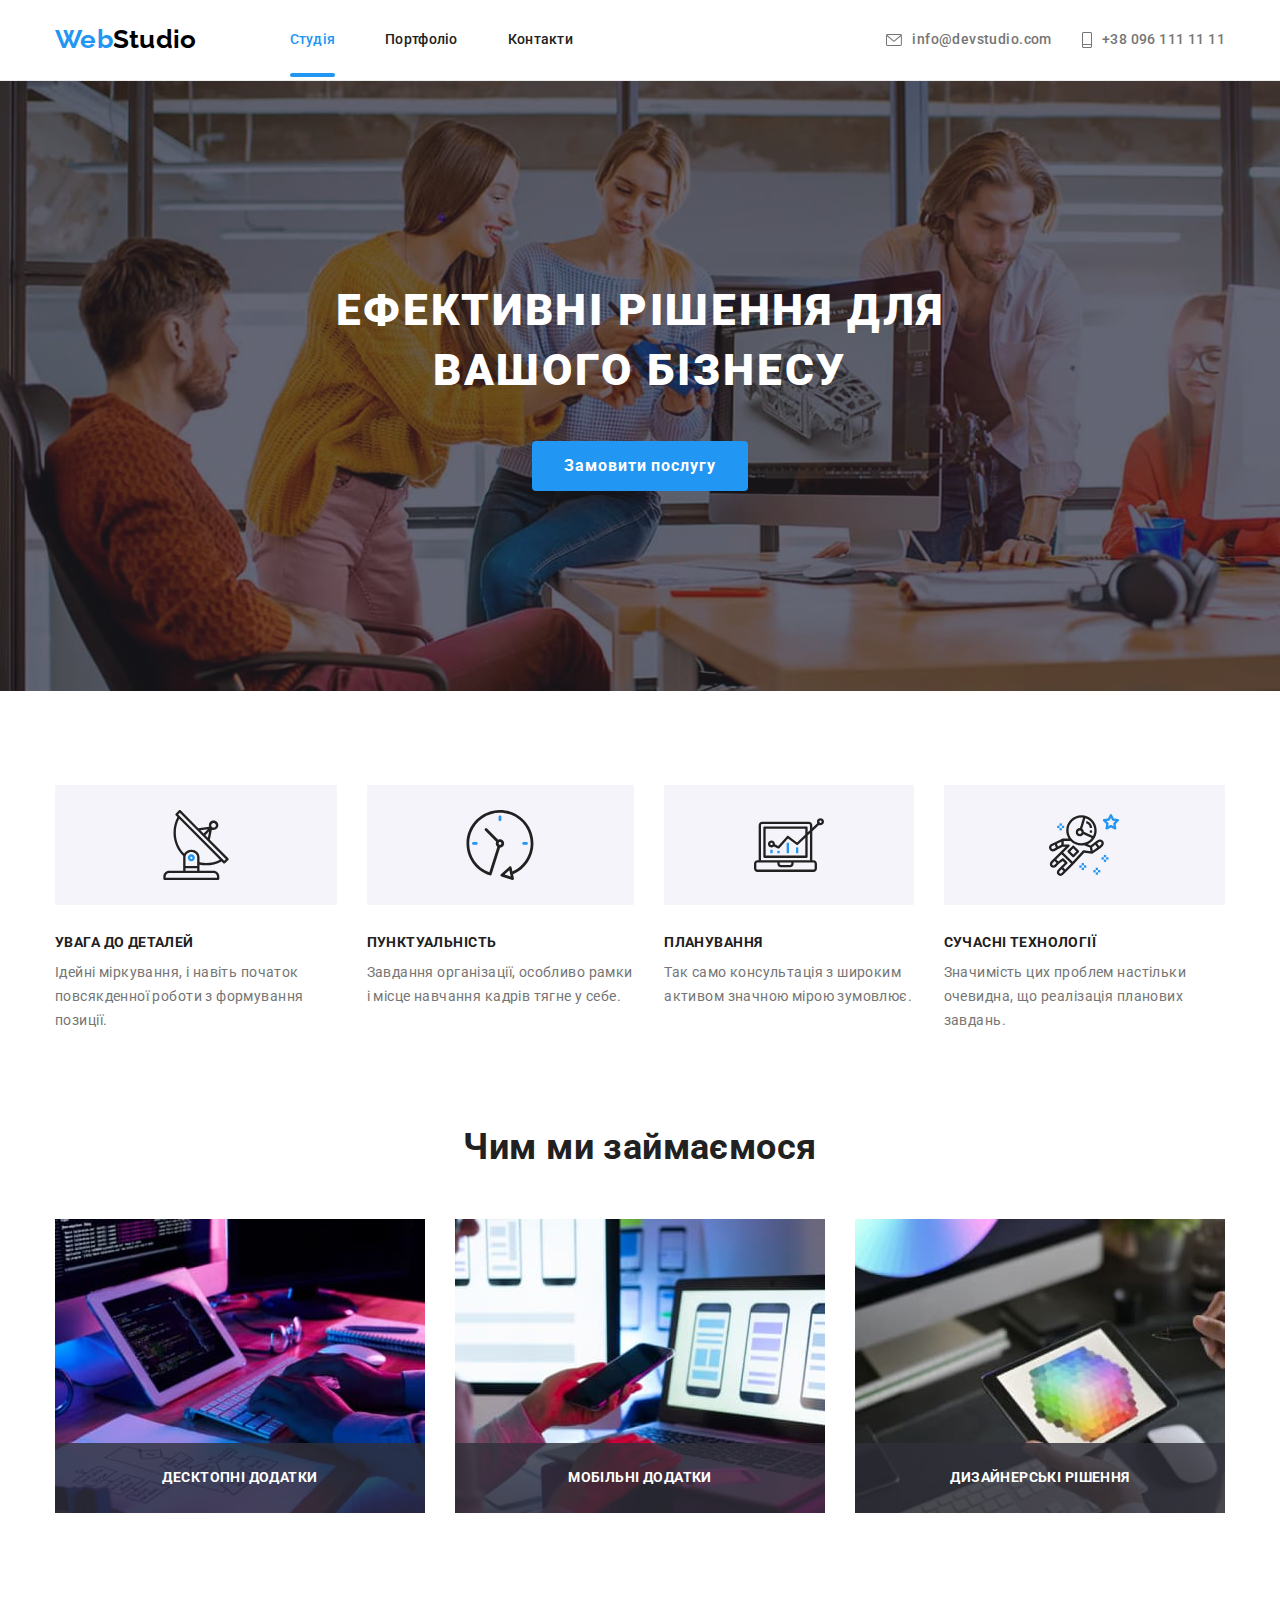
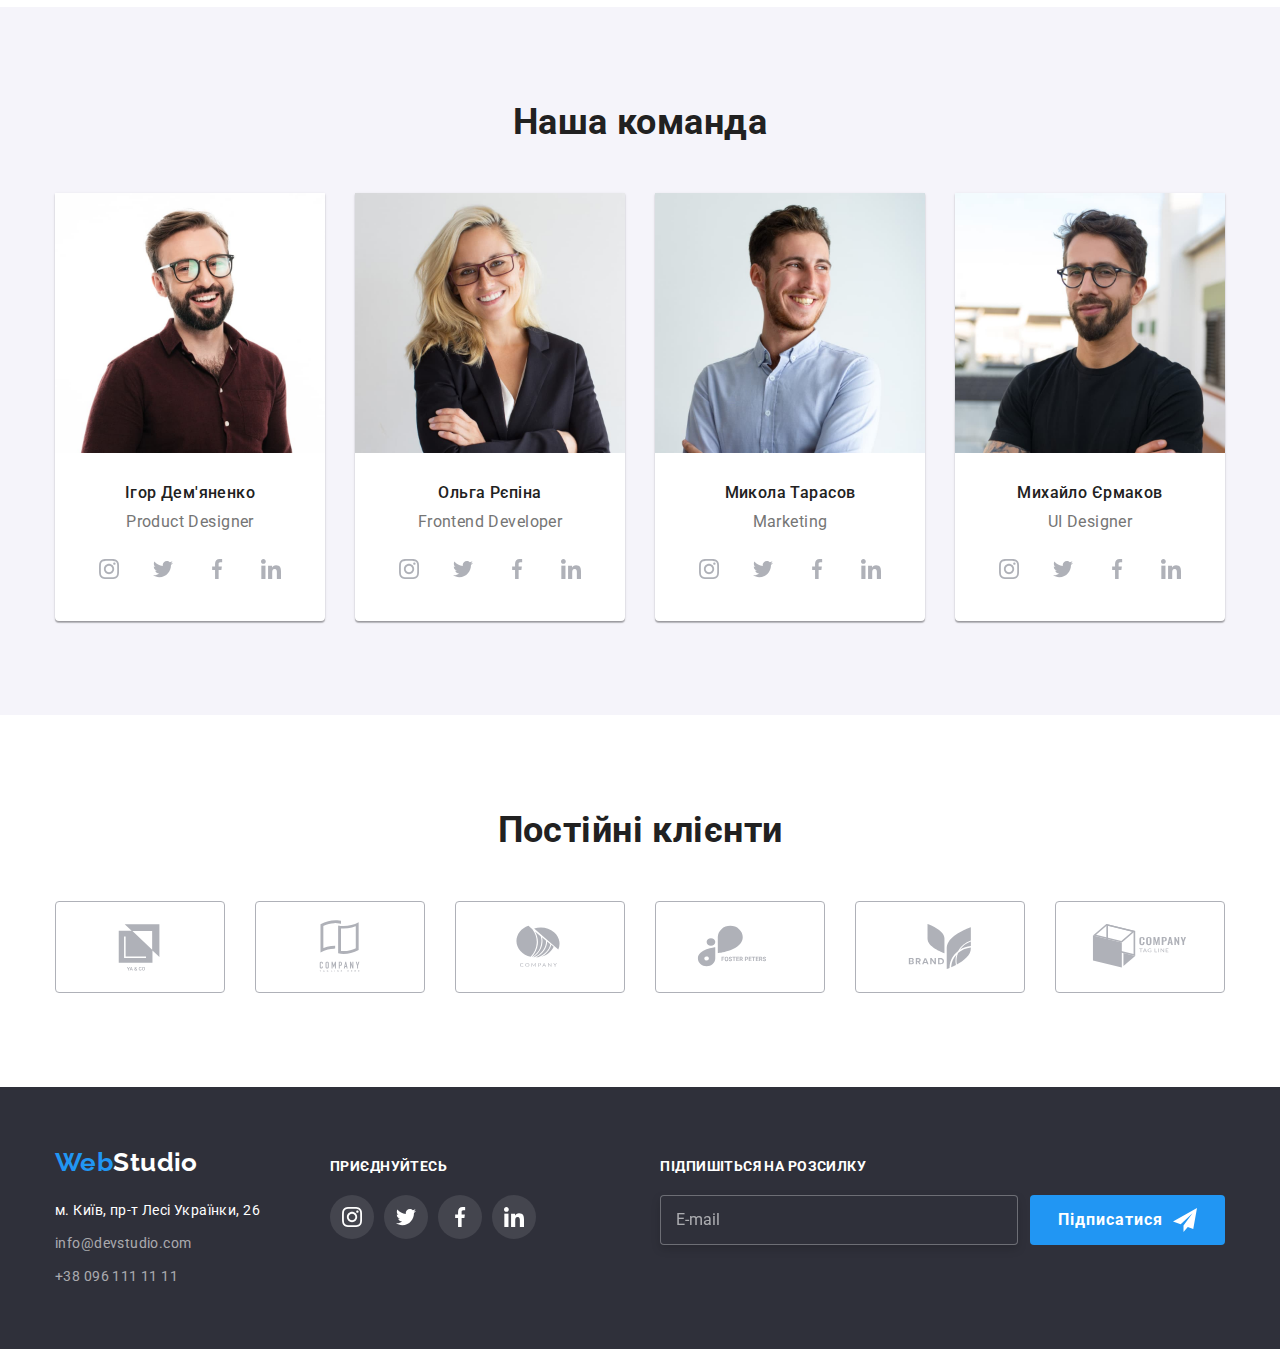
==== index.html @ 140c9e48 "Змінила для  BEM 2 класи і розбивка SASS" ====
<!DOCTYPE html>
<html lang="uk">
	<head>
		<meta charset="UTF-8" />
		<meta http-equiv="X-UA-Compatible" content="IE=edge" />
		<meta name="viewport" content="width=device-width, initial-scale=1.0" />
		<title>webstudio</title>
		<link rel="preconnect" href="https://fonts.googleapis.com" />
		<link rel="preconnect" href="https://fonts.gstatic.com" crossorigin />
		<link
			href="https://fonts.googleapis.com/css2?family=Raleway:wght@700&family=Roboto:wght@400;500;700;900&display=swap"
			rel="stylesheet"
		/>
		<link rel="stylesheet" href="https://cdn.jsdelivr.net/npm/modern-normalize@1.1.0/modern-normalize.min.css" />

		<link rel="stylesheet" href="./css/styles.css" />
	</head>

	<body>
		<header class="page-header">
			<div class="container page-header-container">
				<nav class="navigation">
					<a href="./index.html" class="logo-header link"><span class="accent">Web</span>Studio</a>

					<ul class="site-nav list">
						<li class="site-nav-item"><a class="site-nav-link current-link link" href="./index.html">Студія</a> </li>
						<li class="site-nav-item"><a class="site-nav-link link" href="./portfolio.html">Портфоліо</a></li>
						<li class="site-nav-item"><a class="site-nav-link link" href="">Контакти</a></li>
					</ul>
				</nav>

				<ul class="contacts list">
					<li class="contacts-item">
						<a class="contacts-link link" href="mailto:info@devstudio.com">
							<svg class="mail-icon" width="16px" height="12px">
								<use href="./images/icons.svg.svg#icon-envelope-hover"></use></svg
							>info@devstudio.com
						</a>
					</li>
					<li class="contacts-item fon">
						<a class="contacts-link link" href="tel:+380961111111">
							<svg class="tel-icon" width="10px" height="16px">
								<use href="./images/icons.svg.svg#icon-Vector"></use></svg
							>+38 096 111 11 11
						</a>
					</li>
				</ul>
			</div>
		</header>
		<main>
			<!-- HERO-->
			<section class="hero">
				<div class="container">
					<h1 class="hero__title">Ефективні рішення для вашого бізнесу</h1>
					<button class="hero__btn btn" type="button" data-modal-open>Замовити послугу</button>
				</div>
			</section>

			<!-- Секція з особливостями-->

			<section class="section preference">
				<div class="container">
					<h2 class="section__title visually-hidden">Переваги</h2>
					<ul class="preference__list list">
						<li class="preference__item">
							<div class="preference__box-icon">
								<svg class="preference__icon" width="70" height="70">
									<use href="./images/icons.svg.svg#icon-antenna-1"></use>
								</svg>
							</div>
							<h3 class="title">УВАГА ДО ДЕТАЛЕЙ</h3>
							<p> Ідейні міркування, і навіть початок повсякденної роботи з формування позиції. </p>
						</li>
						<li class="preference__item">
							<div class="preference__box-icon">
								<svg class="preference__icon" width="70" height="70">
									<use href="./images/icons.svg.svg#icon-clock-1"></use>
								</svg>
							</div>
							<h3 class="title">ПУНКТУАЛЬНІСТЬ</h3>
							<p> Завдання організації, особливо рамки і місце навчання кадрів тягне у себе. </p>
						</li>
						<li class="preference__item">
							<div class="preference__box-icon">
								<svg class="preference__icon" width="70" height="70">
									<use href="./images/icons.svg.svg#icon-diagram-1"></use>
								</svg>
							</div>
							<h3 class="title">ПЛАНУВАННЯ</h3>
							<p> Так само консультація з широким активом значною мірою зумовлює. </p>
						</li>
						<li class="preference__item">
							<div class="preference__box-icon">
								<svg class="preference__icon" width="70" height="70">
									<use href="./images/icons.svg.svg#icon-astronaut-1"></use>
								</svg>
							</div>
							<h3 class="title">СУЧАСНІ ТЕХНОЛОГІЇ</h3>
							<p> Значимість цих проблем настільки очевидна, що реалізація планових завдань. </p>
						</li>
					</ul>
				</div>
			</section>

			<section class="section activity">
				<div class="container">
					<h2 class="section__title">Чим ми займаємося</h2>
					<ul class="activity__list list">
						<li class="activity__item">
							<img
								class="activity__img"
								src="./images/img-1.jpg"
								alt="Людина працює з клавіатурою"
								width="370"
								height="294"
							/>
							<h3 class="activity__title"> Десктопні додатки </h3>
						</li>
						<li class="activity__item">
							<img
								class="activity__img"
								src="./images/img-2.jpg"
								alt="Людина працює на ноутбуці"
								width="370"
								height="294"
							/>
							<h3 class="activity__title"> Мобільні додатки </h3>
						</li>
						<li class="activity__item">
							<img
								class="activity__img"
								src="./images/img-3.jpg"
								alt="Людина працює з графічним планшетом"
								width="370"
								height="294"
							/>
							<h3 class="activity__title"> Дизайнерські рішення </h3>
						</li>
					</ul>
				</div>
			</section>

			<!-- Наша команда-->

			<section class="section team">
				<div class="container">
					<h2 class="section__title">Наша команда</h2>
					<ul class="team__list list">
						<li class="team__item">
							<img
								class="team__img"
								src="./images/img-1-igor.jpg"
								alt="чоловік в окулярах продукт дизайнер"
								width="270"
								height="260"
							/>
							<h3 class="title">Ігор Дем'яненко</h3>
							<p class="team-speciality">Product Designer</p>
							<ul class="social-list list">
								<li class="social-list-item">
									<a href="" class="social-list-link">
										<svg aria-label="іконка інстаграм" class="social-icon" width="20" height="20">
											<use href="./images/icons.svg.svg#icon-instagram"></use>
										</svg>
									</a>
								</li>
								<li class="social-list-item">
									<a href="" class="social-list-link link">
										<svg aria-label="іконка твітер" class="social-icon" width="20" height="20">
											<use href="./images/icons.svg.svg#icon-twitter"></use>
										</svg>
									</a>
								</li>
								<li class="social-list-item">
									<a href="" class="social-list-link">
										<svg aria-label="іконка фейсбук" class="social-icon" width="20" height="20">
											<use href="./images/icons.svg.svg#icon-facebook"></use>
										</svg>
									</a>
								</li>
								<li class="social-list-item">
									<a href="" class="social-list-link">
										<svg aria-label="іконка лінкедін" class="social-icon" width="20" height="20">
											<use href="./images/icons.svg.svg#icon-linkedin"></use>
										</svg>
									</a>
								</li>
							</ul>
						</li>
						<li class="team__item">
							<img
								class="team__img"
								src="./images/img-2-olga.jpg"
								alt="фото блондинки в окулярах фронтент девелопер"
								width="270"
								height="260"
							/>
							<h3 class="title">Ольга Рєпіна</h3>
							<p class="team-speciality">Frontend Developer</p>
							<ul class="social-list list">
								<li class="social-list-item">
									<a href="" class="social-list-link">
										<svg aria-label="іконка інстаграм" class="social-icon" width="20" height="20">
											<use href="./images/icons.svg.svg#icon-instagram"></use>
										</svg>
									</a>
								</li>
								<li class="social-list-item">
									<a href="" class="social-list-link link">
										<svg aria-label="іконка твітер" class="social-icon" width="20" height="20">
											<use href="./images/icons.svg.svg#icon-twitter"></use>
										</svg>
									</a>
								</li>
								<li class="social-list-item">
									<a href="" class="social-list-link">
										<svg aria-label="іконка фейсбук" class="social-icon" width="20" height="20">
											<use href="./images/icons.svg.svg#icon-facebook"></use>
										</svg>
									</a>
								</li>
								<li class="social-list-item">
									<a href="" class="social-list-link">
										<svg aria-label="іконка лінкедін" class="social-icon" width="20" height="20">
											<use href="./images/icons.svg.svg#icon-linkedin"></use>
										</svg>
									</a>
								</li>
							</ul>
						</li>
						<li class="team__item">
							<img
								class="team__img"
								src="./images/img-3-mykola.jpg"
								alt="фото молодого чоловіка з посмішкою"
								width="270"
								height="260"
							/>
							<h3 class="title">Микола Тарасов</h3>
							<p class="team-speciality">Marketing</p>
							<ul class="social-list list">
								<li class="social-list-item">
									<a href="" class="social-list-link">
										<svg aria-label="іконка інстаграм" class="social-icon" width="20" height="20">
											<use href="./images/icons.svg.svg#icon-instagram"></use>
										</svg>
									</a>
								</li>
								<li class="social-list-item">
									<a href="" class="social-list-link link">
										<svg aria-label="іконка твітер" class="social-icon" width="20" height="20">
											<use href="./images/icons.svg.svg#icon-twitter"></use>
										</svg>
									</a>
								</li>
								<li class="social-list-item">
									<a href="" class="social-list-link">
										<svg aria-label="іконка фейсбук" class="social-icon" width="20" height="20">
											<use href="./images/icons.svg.svg#icon-facebook"></use>
										</svg>
									</a>
								</li>
								<li class="social-list-item">
									<a href="" class="social-list-link">
										<svg aria-label="іконка лінкедін" class="social-icon" width="20" height="20">
											<use href="./images/icons.svg.svg#icon-linkedin"></use>
										</svg>
									</a>
								</li>
							</ul>
						</li>
						<li class="team__item">
							<img
								class="team__img"
								src="./images/img-4-mihaylo.jpg"
								alt="фото чоловіка з окулярами в чорній футболці"
								width="270"
								height="260"
							/>
							<h3 class="title">Михайло Єрмаков</h3>
							<p class="team-speciality">UI Designer</p>
							<ul class="social-list list">
								<li class="social-list-item">
									<a href="" class="social-list-link link">
										<svg aria-label="іконка твітер" class="social-icon" width="20" height="20">
											<use href="./images/icons.svg.svg#icon-instagram"></use>
										</svg>
									</a>
								</li>
								<li class="social-list-item">
									<a href="" class="social-list-link link">
										<svg aria-label="іконка твітер" class="social-icon" width="20" height="20">
											<use href="./images/icons.svg.svg#icon-twitter"></use>
										</svg>
									</a>
								</li>
								<li class="social-list-item">
									<a href="" class="social-list-link">
										<svg aria-label="іконка фейсбук" class="social-icon" width="20" height="20">
											<use href="./images/icons.svg.svg#icon-facebook"></use>
										</svg>
									</a>
								</li>
								<li class="social-list-item">
									<a href="" class="social-list-link">
										<svg aria-label="іконка лінкедін" class="social-icon" width="20" height="20">
											<use href="./images/icons.svg.svg#icon-linkedin"></use>
										</svg>
									</a>
								</li>
							</ul>
						</li>
					</ul>
				</div>
			</section>

			<!--Постійні клієнти-->
			<section class="section section-clients">
				<div class="container">
					<h2 class="section__title">Постійні клієнти</h2>
					<ul class="list section-our-clients">
						<li class="clients-company">
							<a href="" class="clients-link">
								<svg class="clients" width="106" height="60">
									<use href="./images/icons.svg.svg#icon-clients1"></use>
								</svg>
							</a>
						</li>
						<li class="clients-company">
							<a href="" class="clients-link">
								<svg class="clients" width="106" height="60">
									<use href="./images/icons.svg.svg#icon-clients2"></use>
								</svg>
							</a>
						</li>
						<li class="clients-company">
							<a href="" class="clients-link">
								<svg class="clients" width="106" height="60">
									<use href="./images/icons.svg.svg#icon-clients3"></use>
								</svg>
							</a>
						</li>
						<li class="clients-company">
							<a href="" class="clients-link">
								<svg class="clients" width="106" height="60">
									<use href="./images/icons.svg.svg#icon-clients4"></use>
								</svg>
							</a>
						</li>
						<li class="clients-company">
							<a href="" class="clients-link">
								<svg class="clients" width="106" height="60">
									<use href="./images/icons.svg.svg#icon-clients5"></use>
								</svg>
							</a>
						</li>
						<li class="clients-company">
							<a href="" class="clients-link">
								<svg class="clients" width="106" height="60">
									<use href="./images/icons.svg.svg#icon-clients6"></use>
								</svg>
							</a>
						</li>
					</ul>
				</div>
			</section>
		</main>
		<footer class="page-footer">
			<div class="container ftr">
				<div class="footer-div">
					<a class="logo-footer link" href="./index.html"><span class="accent">Web</span>Studio</a>
					<address>
						<ul class="footer-contacts list">
							<li class="footer-contacts-item">
								<a class="footer-contact-adr link" href="">м. Київ, пр-т Лесі Українки, 26</a>
							</li>
							<li class="footer-contacts-item">
								<a class="footer-contact link" href="mailto:info@devstudio.com">info@devstudio.com</a>
							</li>
							<li class="footer-contacts-item">
								<a class="footer-contact link" href="tel:+380961111111">+38 096 111 11 11</a>
							</li>
						</ul>
					</address>
				</div>
				<div class="footer-icon">
					<p class="foot-links">Приєднуйтесь</p>
					<ul class="social-footer list">
						<li class="social-footer-item">
							<a href="" class="social-footer-link link">
								<svg aria-label="іконка твітер" class="footer-iconf" width="20" height="20">
									<use href="./images/icons.svg.svg#icon-instagram"></use>
								</svg>
							</a>
						</li>
						<li class="social-footer-item">
							<a href="" class="social-footer-link link">
								<svg aria-label="іконка твітер" class="footer-iconf" width="20" height="20">
									<use href="./images/icons.svg.svg#icon-twitter"></use>
								</svg>
							</a>
						</li>
						<li class="social-footer-item">
							<a href="" class="social-footer-link link">
								<svg aria-label="іконка фейсбук" class="footer-iconf" width="20" height="20">
									<use href="./images/icons.svg.svg#icon-facebook"></use>
								</svg>
							</a>
						</li>
						<li class="social-footer-item">
							<a href="" class="social-footer-link link">
								<svg aria-label="іконка лінкедін" class="footer-iconf" width="20" height="20">
									<use href="./images/icons.svg.svg#icon-linkedin"></use>
								</svg>
							</a>
						</li>
					</ul>
				</div>
				<div class="form-footer">
					<p class="foot-links">Підпишіться на розсилку</p>
					<form class="form-footer-span">
						<label>
							<input
								type="email"
								name="user_email"
								required
								placeholder="E-mail"
								class="form-footer-input"
								pattern="[a-z0-9._%+-]+@[a-z0-9.-]+\.[a-z]{2,4}$"
							/>
						</label>
						<button type="submit" class="form-footer-btn btn">
							Підписатися
							<svg class="form-footer-icon" width="24" height="24">
								<use href="./images/icons.svg.svg#icon-send"></use>
							</svg>
						</button>
					</form>
				</div>
			</div>
		</footer>
		<div class="blackdrop is-hidden" data-modal>
			<div class="modal">
				<button type="button" class="modal-close-btn" data-modal-close
					><svg class="close" width="18" height="18">
						<use href="./images/icons.svg.svg#icon-close"></use></svg
				></button>
				<b class="modal-form-title">Залиште свої дані, ми вам передзвонимо </b>
				<form class="modal-form">
					<label class="modal-form-field">
						Ім'я
						<span class="modal-form-span">
							<input type="text" class="modal-form-input" name="user_name" required pattern="[a-zA-Zа-яА-ЯіІїЇ`ʼ]+" />
							<svg class="modal-form-icon" width="18" height="18">
								<use href="./images/icons.svg.svg#icon-person"></use>
							</svg>
						</span>
					</label>
					<label class="modal-form-field">
						Телефон
						<span class="modal-form-span">
							<input
								type="tel"
								class="modal-form-input"
								name="user_phone"
								required
								pattern="[0-9]{3}-[0-9]{3}-[0-9]{2}-[0-9]{2}"
								title="xxx-xxx-xx-xx"
							/>
							<svg class="modal-form-icon" width="18" height="18">
								<use href="./images/icons.svg.svg#icon-phone"></use>
							</svg>
						</span>
					</label>
					<label class="modal-form-field">
						Пошта
						<span class="modal-form-span">
							<input
								type="email"
								class="modal-form-input"
								name="user_email"
								required
								pattern="[a-z0-9._%+-]+@[a-z0-9.-]+\.[a-z]{2,4}$"
							/>
							<svg class="modal-form-icon" width="18" height="18">
								<use href="./images/icons.svg.svg#icon-email"></use>
							</svg>
						</span>
					</label>
					<label class="modal-form-field">
						Коментар
						<textarea name="user_message" class="modal-form-message" placeholder="Введіть текст"></textarea>
					</label>
					<label class="modal-form-check-field">
						<input type="checkbox" class="modal-form-check visually-hidden" name="user_policy" required />

						<svg class="modal-form-checkbox-nonactive-icon" width="16" height="15">
							<use href="./images/icons.svg.svg#icon-notactiv-check"></use>
						</svg>

						<svg class="modal-form-checkbox-icon" width="16" height="15">
							<use href="./images/icons.svg.svg#icon-check"></use>
						</svg>

						Погоджуюся з розсилкою та приймаю <a href="" class="modal-form-link">Умови договору</a>
					</label>
					<button type="submit" class="modal-form-submit btn">Відправити</button>
				</form>
			</div>
		</div>
		<script src="./js/modal.js"></script>
	</body>
</html>
---- css/styles.css ----
:root {
	--background-color-header: #ffffff;
	--color-accent: #2196f3;
	--color-nav-header: #212121;
	--logo-header-color: #000000;
	--color-contact: #757575;
	--background-body-color: #f5f5f5;
	--background-color-footer: #2f303a;
	--color-text-darkbox: #ffffff;
	--background-color-additional: #f5f4fa;
	--color-text-standart: #757575;
	--color-title: #212121;
	--color-foot-adr: rgba(255, 255, 255, 0.6);

	--color-роrtfolio-borders: #eeeeee;

	--background-portfolio-btn: #eeeeee;
	--color-portfolio-btn: #212121;
	--color-text-products: #212121;
	--background-color-portfolio: #ffffff;
	--transition-animation: 250ms cubic-bezier(0.4, 0, 0.2, 1);
	--transition-animation-modal: 2500ms cubic-bezier(0.4, 0, 0.2, 1);
}
h1,
h2,
h3,
h4,
p {
	margin-top: 0;
	margin-bottom: 0;
}
ul {
	margin-top: 0;
	margin-bottom: 0;
	padding-left: 0;
}
.link {
	text-decoration: none;
	color: inherit;
}

.list {
	list-style: none;
}

img {
	display: block;
}
body {
	background-color: var(--background-color-portfolio);
	color: var(--color-text-standart);
	font-family: "Roboto", sans-serif;
	font-style: normal;
	/* font-weight: 400; это размер 400 от браузера */
	font-size: 14px;
	line-height: 1.71;
	/* or 171% */

	letter-spacing: 0.03em;
}

.container {
	width: 1200px;
	margin-left: auto;
	margin-right: auto;
	padding-left: 15px;
	padding-right: 15px;
}

/* -----------------section__title----------- */
.activity__list {
	display: flex;
	gap: 30px;
}
.activity__title {
	position: absolute;
	bottom: 0;
	width: 100%;
	height: 70px;
	background: rgba(47, 48, 58, 0.8);
	font-size: 14px;
		line-height: 1.14;
		text-align: center;
		text-transform: uppercase;	
		color: var(--color-text-darkbox);
		padding-top: 27px;
		padding-bottom: 27px;
}
.activity__item {
	position: relative;
}
.section__title {
	font-weight: 700;
	font-size: 36px;
	line-height: 1.17;
	text-align: center;
	margin-bottom: 50px;
	padding-top: 0;
}

.team__item {
	background-color: var(--background-color-header);
	border-radius: 0px 0px 4px 4px;
	border-top: none;
	box-shadow: 0px 1px 3px rgba(0, 0, 0, 0.12), 0px 1px 1px rgba(0, 0, 0, 0.14), 0px 2px 1px rgba(0, 0, 0, 0.2);
}

/* ========HEADER======== */
.page-header-container {
	display: flex;
	align-items: center;
	text-align: center;
	/* padding-top: 32px; */
	/* padding-bottom: 32px; */
}

.site-nav {
	background-color: var(--background-color-header);
	
}

.page-header {
	border-bottom: 1px solid #ececec;
}

.navigation {
	font-weight: 500;
	line-height: 1.14;
	letter-spacing: 0.02em;
	display: flex;
	align-items: center;
}
.site-nav-link {
	color: var(--color-nav-header);
	padding: 30px 0;
	transition: color var(--transition-animation);
}
.site-nav {
	display: flex;
	align-items: center;
}

.site-nav-item {
	margin-right: 50px;
}
.site-nav-item:last-child {
	margin-right: 0;
}

.logo-header,
.logo-footer {
	font-family: "Raleway", sans-serif;
	font-weight: 700;
	font-size: 26px;
	line-height: 1.19;
}
.logo-footer {
	margin-bottom: 20px;
}

.accent {
	color: var(--color-accent);
}

.logo-header {
	color: var(--logo-header-color);
	padding-top: 24px;
	padding-bottom: 25px;
	margin-right: 93px;
}
.current-link {
	color: #2196f3;
	position: relative;
}

.current-link::after {
	content: "";
	width: 100%;
		height: 4px;
		/* left: 451px; */
		/* top: 76px;	 */
		background: #2196F3;
		border-radius: 2px;
		position: absolute;
		bottom: 0;
left: 0;
}
.contacts-link {
	color: var(--color-contact);
	/* font-family: 'Roboto'; */
	/* font-style: normal; */
	font-weight: 500;
	/* font-size: 14px; */
	line-height: 1.14;
}
.contacts {
	display: flex;
	align-items: center;
	margin-left: auto;
	
}
.fon {
	margin-right: 50px;
}

.contacts .link {
	display: flex;
	justify-content: center;
	align-items: center;
	fill: currentColor;
	transition: color var(--transition-animation);
}

.contacts-item {
	margin-right: 30px;
}
.contacts-item:last-child {
	margin-right: 0;
}
.mail-icon,
.tel-icon {
	/* fill: currentColor; */
	margin-right: 10px;
}

/* ---------------HERO------------ */
.page-footer,
.hero {
	background-color: var(--background-color-footer);
	color: var(--color-text-darkbox);
}
.btn {
	cursor: pointer;
		color: var(--color-text-darkbox);
		background-color: var(--color-accent);
		font-family: inherit;
		font-style: normal;
		font-weight: 700;
		font-size: 16px;
		line-height: 1.88;
		/* identical to box height, or 188% */
		text-align: center;
		letter-spacing: 0.06em;
		border-radius: 4px;
		border: none;

}

.hero__btn {
	margin-top: 40px;
	padding: 10px 32px;
	}

.hero {
	text-align: center;
	padding: 200px 0;
	background-image: linear-gradient(to right, rgba(47, 48, 58, 0.4), rgba(47, 48, 58, 0.4)), url(../images/hero/Img.jpg);
	background-color: #c4c4c4;
	background-size: cover;
	max-width: 1600px;
	margin-right: auto;
	margin-left: auto;
}

.section {
	padding-top: 94px;
	padding-bottom: 94px;
}


.preference__list {
	display: flex;
	gap: 30px;
}

.hero__title {
	/* font-family: 'Roboto ,
        sans-serif'; это есть */
	/* font-style: normal еть; */
	font-weight: 900;
	font-size: 44px;
	line-height: 1.36;
	/* or 136% */
	width: 696px;
	text-align: center;
	letter-spacing: 0.06em;
	text-transform: uppercase;
	margin-left: auto;
	margin-right: auto;
}
.team {
	background-color: var(--background-color-additional);
}
.team__list {
	display: flex;
	gap: 30px;
}

.team__img {
	margin-bottom: 30px;
}
.title {
	color: var(--color-title);
	font-weight: 700;
	font-size: 14px;
	line-height: 1.14;
	margin-bottom: 10px;
	margin-top: 30px;
}
.team__list .title {
	font-weight: 500;
	font-size: 16px;
	line-height: 1.19;
	/* identical to box height */

	text-align: center;
}
.preference__box-icon {
	display: flex;
	align-items: center;
	justify-content: center;
	width: 100%;
	height: 120px;
	background-color: var(--background-color-additional);
}

.preference__item {
	width: calc((100%-90px) / 4);
}
.activity {
	padding-top: 0;
}

.team__list p {
	font-size: 16px;
	line-height: 1.19;
	text-align: center;
	margin-bottom: 16px;
}
.section__title {
	color: var(--color-title);
}

.section-our-clients {
	display: flex;
	align-items: center;
	justify-content: center;
	gap: 30px;
}
.clients {
	fill: currentColor;
}

.clients-link {
	color: #afb1b8;
	width: 100%;
	height: 100%;
	border: 1px solid #afb1b8;
	border-radius: 4px;
	display: flex;
	align-items: center;
	justify-content: center;
	transition: color var(--transition-animation), border-color var(--transition-animation);

	
}
.clients-link:hover,
.clients-link:focus {
	color: var(--color-accent);
	border-color: var(--color-accent);

}

.clients-company {
	fill: #afb1b8;
	width: 170px;
	height: 92px;
}

/* -----------FOOTER----------- */
.page-footer {
	padding-bottom: 60px;
	padding-top: 60px;
	align-items: baseline;
	display: flex;
}
.footer-div {
	/* margin-left: 250px; */
	margin-right: 70px;
}
.ftr {
	/* display: flex;
	align-items: center; */
	/* justify-content: center; */
	/* padding-bottom: 60px;
	padding-top: 60px; */
	align-items: baseline;
	display: flex;
}
.social-footer {
	display: flex;
	/* justify-content: center; */
	column-gap: 10px;
		/* margin-left: 70px; */
	/* margin-bottom: 30px; */
}
.social-footer-link {
	fill: var(--color-text-darkbox);
	background-color: rgba(255, 255, 255, 0.1);

	display: flex;
	align-items: center;
	justify-content: center;
	width: 44px;
	height: 44px;
	border-radius: 50%;
	transition: background-color var(--transition-animation);
	

}
.social-footer-link:hover,
.social-footer-link:focus {
	background-color: var(--color-accent);
	
}

.footer-icon {
	gap: 30px;
}

.footer-contact {
	color: var(--color-foot-adr);
	transition: color var(--transition-animation);
}
.foot-links {
	text-transform: uppercase;
	font-weight: 700;
	line-height: 1.14;
	letter-spacing: 0.03em;
	margin-bottom: 20px;
}
.footer-contacts a {
	font-style: normal;
	font-weight: 400;
}
.footer-contacts-item {
	margin-bottom: 9px;
}
.footer-contact-adr {
	transition: color var(--transition-animation);
}
.footer-contacts-item:last-child {
	margin-bottom: 0;
}
.footer-contacts {
	margin-top: 20px;
	
}

.portfolio-btn {
	cursor: pointer;
	background-color: var(--background-portfolio-btn);
	color: var(--color-portfolio-btn);
	font-family: inherit;
	font-size: 16px;
	font-weight: 500;
	line-height: calc(26 / 15);
}

.page-prtfolio {
	margin-bottom: 94px;
	margin-top: 94px;
}

.products-items {
	background-color: var(--background-color-portfolio);
	color: var(--color-portfolio-btn);
	padding: 20px 24px;
	border: 1px solid #eeeeee;
}

.product-main {
	/* font-family: 'Roboto'; */
	/* font-style: normal; */
	font-weight: 700;
	font-size: 18px;
	line-height: 2;
	margin-bottom: 4px;
	/* identical to box height, or 200% */

	letter-spacing: 0.06em;
	color: var(--color-text-products);
}
.product-card {
	font-weight: 400;
	font-size: 16px;
	line-height: 1.88;
	/* identical to box height, or 188% */
	color: var(--color-text-standart);
}

.page-products {
	display: flex;
	flex-wrap: wrap;
	gap: 30px;
}

.site-nav :hover,
.site-nav :focus,
.contacts :hover,
.contacts :focus,
.footer-contacts :hover,
.footer-contacts :focus {
	color: var(--color-accent);
	
	
}
.portfolio-btn:hover,
.portfolio-btn:focus {
	background-color: var(--color-accent);
	color: var(--color-text-darkbox);
	box-shadow: 0px 3px 1px rgba(0, 0, 0, 0.1), 0px 1px 2px rgba(0, 0, 0, 0.08), 0px 2px 2px rgba(0, 0, 0, 0.12);

}

.visually-hidden {
	position: absolute;
	white-space: nowrap;
	width: 1px;
	height: 1px;
	overflow: hidden;
	border: 0;
	padding: 0;
	clip: rect(0 0 0 0);
	clip-path: inset(50%);
	margin: -1px;
}
/* --------PORTFOLIO-------- */

.portf-pic {
	width: 370px;
}

.portf-link {
display: block;
transition: box-shadow var(--transition-animation);

}

.portf-link-wrapper {
position: relative;
overflow: hidden;
}

.overlay {
	position: absolute;
	left: 0;
	top: 0;
	background: rgba(33, 150, 243, 0.9);
	color: #ffffff;	
	padding: 63px 24px;
	font-size: 18px;
	line-height: 1.56;
	letter-spacing: 0.03em;
	height: 100%;
	width: 100%;
	overflow: auto;
transform: translateY(100%);
transition: transform var(--transition-animation);

}
.portf-link:hover .overlay,
.portf-link:focus .overlay {
	transform: translateY(0);
}

.portf-link:hover,
.portf-link:focus {
box-shadow: 0px 1px 1px rgba(0, 0, 0, 0.12), 0px 4px 4px rgba(0, 0, 0, 0.06), 1px 4px 6px rgba(0, 0, 0, 0.16);

}

.products-nav {
	display: flex;
	align-items: center;
	justify-content: center;
	margin-bottom: 50px;
}
.product {
	margin-right: 8px;
}

.portfolio-btn {
	padding: 6px 22px;
	height: 38px;
	border: none;
	align-items: center;
	border-radius: 4px;
	transition: color var(--transition-animation), background-color var(--transition-animation), box-shadow var(--transition-animation);
}

/* --------social-------- */
.social-list {
	display: flex;
	justify-content: center;
	column-gap: 10px;
	margin-top: 16px;
	margin-bottom: 30px;
}
.social-list-link {
	display: flex;
	align-items: center;
	justify-content: center;
	width: 44px;
	height: 44px;
	border-radius: 50%;
	background-color: #ffffff;
	transition: background-color var(--transition-animation);
}

.social-list-link {
	fill: #afb1b8;
	transition: background-color var(--transition-animation);
}
.social-list-link:hover,
.social-list-link:focus {
	background-color: var(--color-accent);
}
.social-icon {
transition: fill var(--transition-animation);
}

.social-list-link:hover .social-icon,
.social-list-link:focus .social-icon {
	fill: #ffffff;
	
}
/* --------blackdrop-------- */
.blackdrop {
	position: fixed;
	top: 0;
	left: 0;
	width: 100%;
	height: 100%;
	background: rgba(0, 0, 0, 0.2);
	z-index: 100;
	opacity: 1;	
	transition: opacity var(--transition-animation-modal), visibility var(--transition-animation-modal);

}
.is-hidden {
	visibility: hidden;
	opacity:0 ;
	pointer-events:none ;
}
.blackdrop.is-hidden .modal {
	background-color: blue;
	transform: translate(-50%, -50%) rotate(360deg);
	
	
	
}

/* --------modal window-------- */
.modal { 
	position: absolute;
	top: 50%;
	left: 50%;
	width: 528px;
	height: 580px;
	box-shadow: 0px 1px 3px rgba(0, 0, 0, 0.12), 0px 1px 1px rgba(0, 0, 0, 0.14), 0px 2px 1px rgba(0, 0, 0, 0.2);
	border-radius: 4px;
	background-color: #FFFFFF;
	transform: translate(-50%, -50%) rotate(0deg);
    transition: transform var(--transition-animation-modal), background-color var(--transition-animation-modal);
    padding: 40px;
}


.modal-close-btn {
	position: absolute;
	top: 8px;	
	right: 8px;
	display: flex;
	align-items: center;
	justify-content: center;
	width: 30px;
	height: 30px;
	border-radius: 50%;
	background: #FFFFFF;
	border: 1px solid rgba(0, 0, 0, 0.1);
	
}
.modal-close-btn:focus,
.modal-close-btn:hover {
fill: var(--color-accent);

}


/* --------modal window-------- */

.modal-form-icon {
	display: block;
	position: absolute;
	top: 50%;
	left: 12px;
	transform: translateY(-50%);


}
.modal-form-span {
	display:inline-block ;
	position: relative;
	margin-top: 4px;
	width: 100%;
}
.modal-form-title {	
	display: block;	
		font-size: 20px;
		line-height: 1.15;
		text-align: center;
		color: var(--color-nav-header);
		margin-bottom: 12px;
	}
	.modal-form-field {
		display: block;	
		font-size: 12px;
		line-height: 1.17;
		letter-spacing: 0.01em;
		color: var(--color-contact);
		}
.modal-form-field:not(:last-child) {
	margin-bottom: 10px;
}

	.modal-form-input {
		/* display: block; */
		height: 40px;
		width: 100%;
		border: 1px solid rgba(33, 33, 33, 0.2);
		border-radius: 4px;
		padding-left: 42px;
		transition: fill var(--transition-animation);
		}

		.modal-form-input:focus {
		outline: none;
		border-color: var(--color-accent);
		}

		.modal-form-input:focus +.modal-form-icon {
			fill: var(--color-accent);
			
		}

		.modal-form-check-field {
			display: flex;
			gap: 7px;
			font-size: 14px;
			line-height: 1.71;
			margin-bottom: 20px;
			width: 100%;
			color: var(--color-contact);
			justify-content: center;
			align-items: center;
			
			
				
				
		}
		.modal-form-message {
			width: 450px;
			height: 120px;
			border: 1px solid rgba(33, 33, 33, 0.2);
			border-radius: 4px;
			padding: 12px 16px;
			transition: border-color var(--transition-animation);
		    margin-top: 4px;
			margin-bottom: 20px;
			resize: none;
		}
			.modal-form-message:focus {
				outline: none;
				border-color: var(--color-accent);
				
			}
			.modal-form-message::placeholder {				
					font-size: 12px;
					line-height: 1.17;
					letter-spacing: 0.01em;				
					color: rgba(117, 117, 117, 0.5);
			}
            .modal-form-link {
				color: var(--color-accent);

			}
		
.modal-form-checkbox-icon {
	display: none;
}
.modal-form-check:checked~.modal-form-checkbox-icon {
	display: block;
}


.modal-form-check:checked~.modal-form-checkbox-nonactive-icon {
	display: none;
	
}


.modal-form-submit {
display: block;
padding: 10px 52px;
margin-left: auto;
margin-right: auto;

}

.form-footer-btn {
	display: flex;
	justify-content: center;
	align-items: center;
	padding: 10px 28px;
	gap: 10px;
	}

.form-footer-input {
	width: 358px;
	height: 50px;
	padding-left: 15px;
	background-color: var(--background-color-footer);
	border: 1px solid rgba(255, 255, 255, 0.3);
	filter: drop-shadow(0px 4px 4px rgba(0, 0, 0, 0.15));
	border-radius: 4px;
font-size: 16px;
	line-height: 1.25;
	color: var(--color-text-darkbox);
	transition: border-color var(--transition-animation);

}
.form-footer-input:focus {
border-color: var(--color-accent);
outline: none;
}

.form-footer-span {
	display: flex;
	gap: 12px;

}
.form-footer {
margin-left: auto;

}

.form-footer-input::placeholder {
color: rgba(255, 255, 255, 0.6);
}
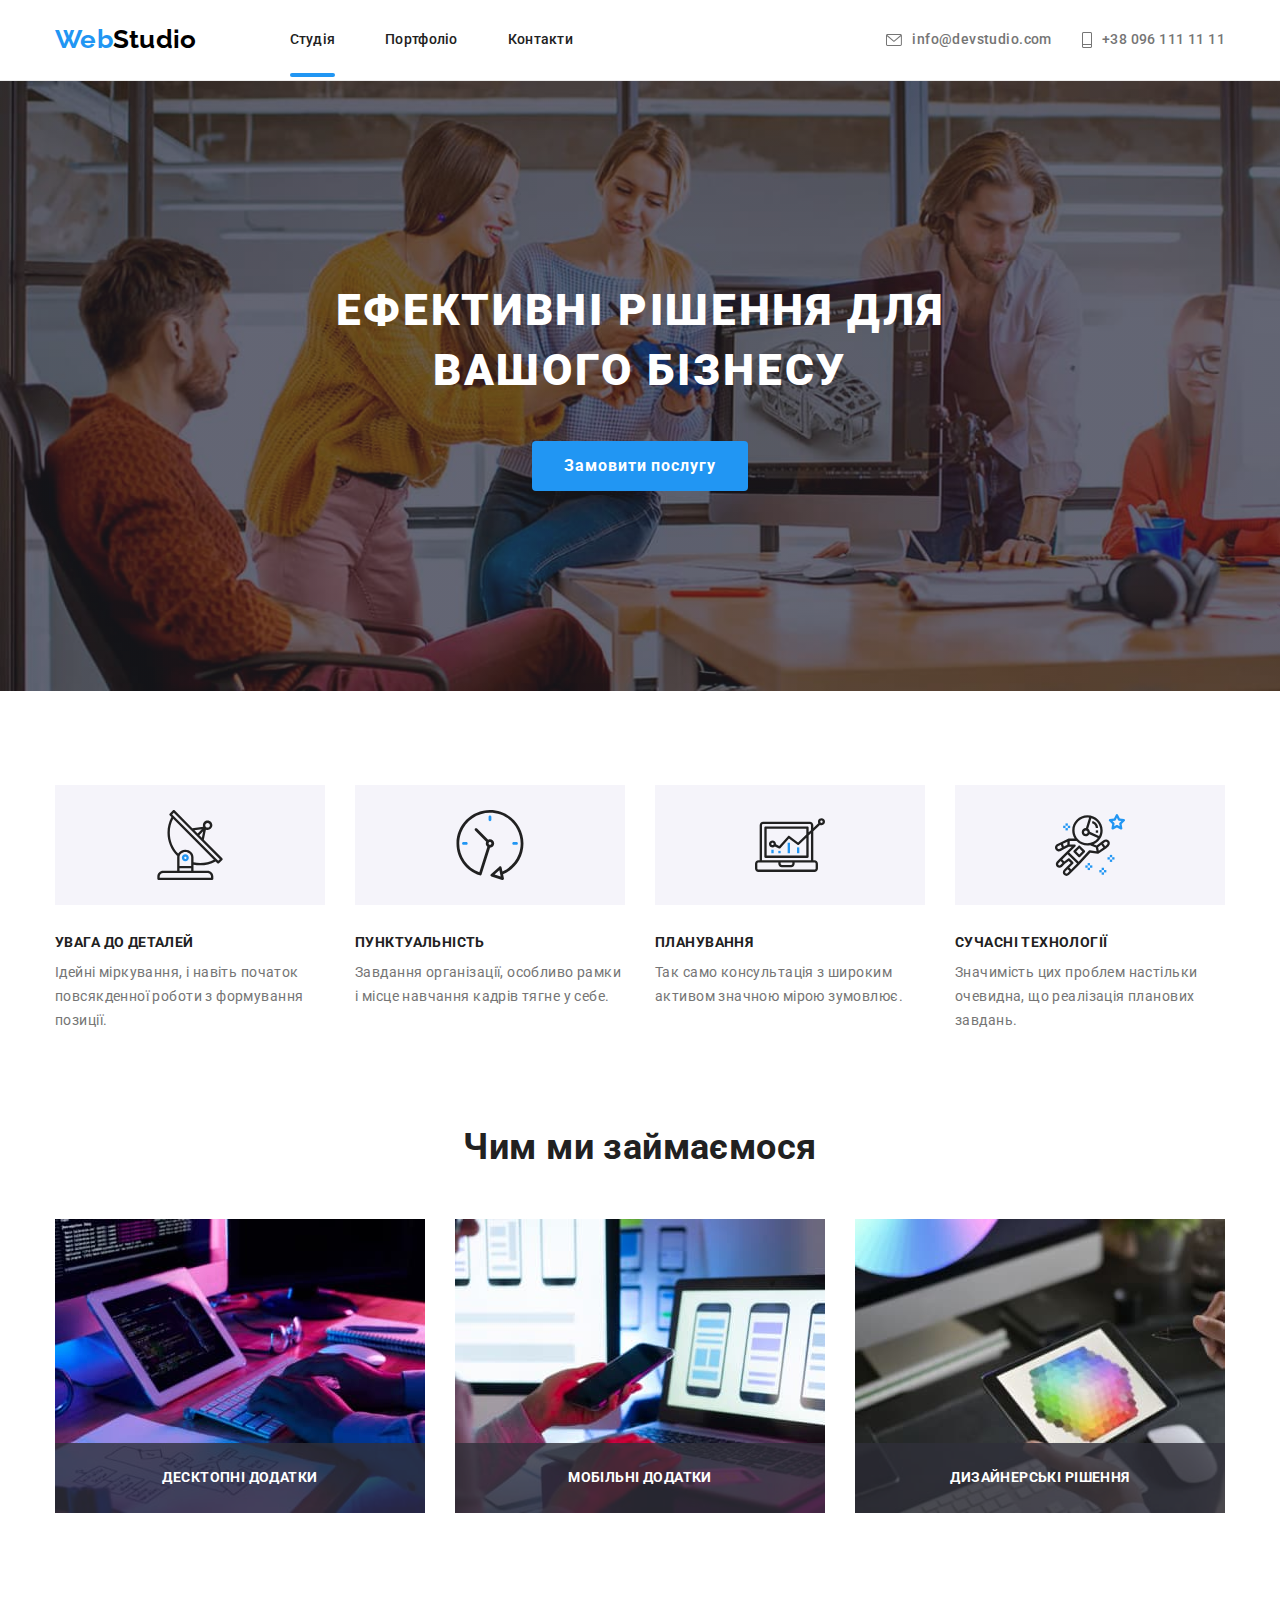
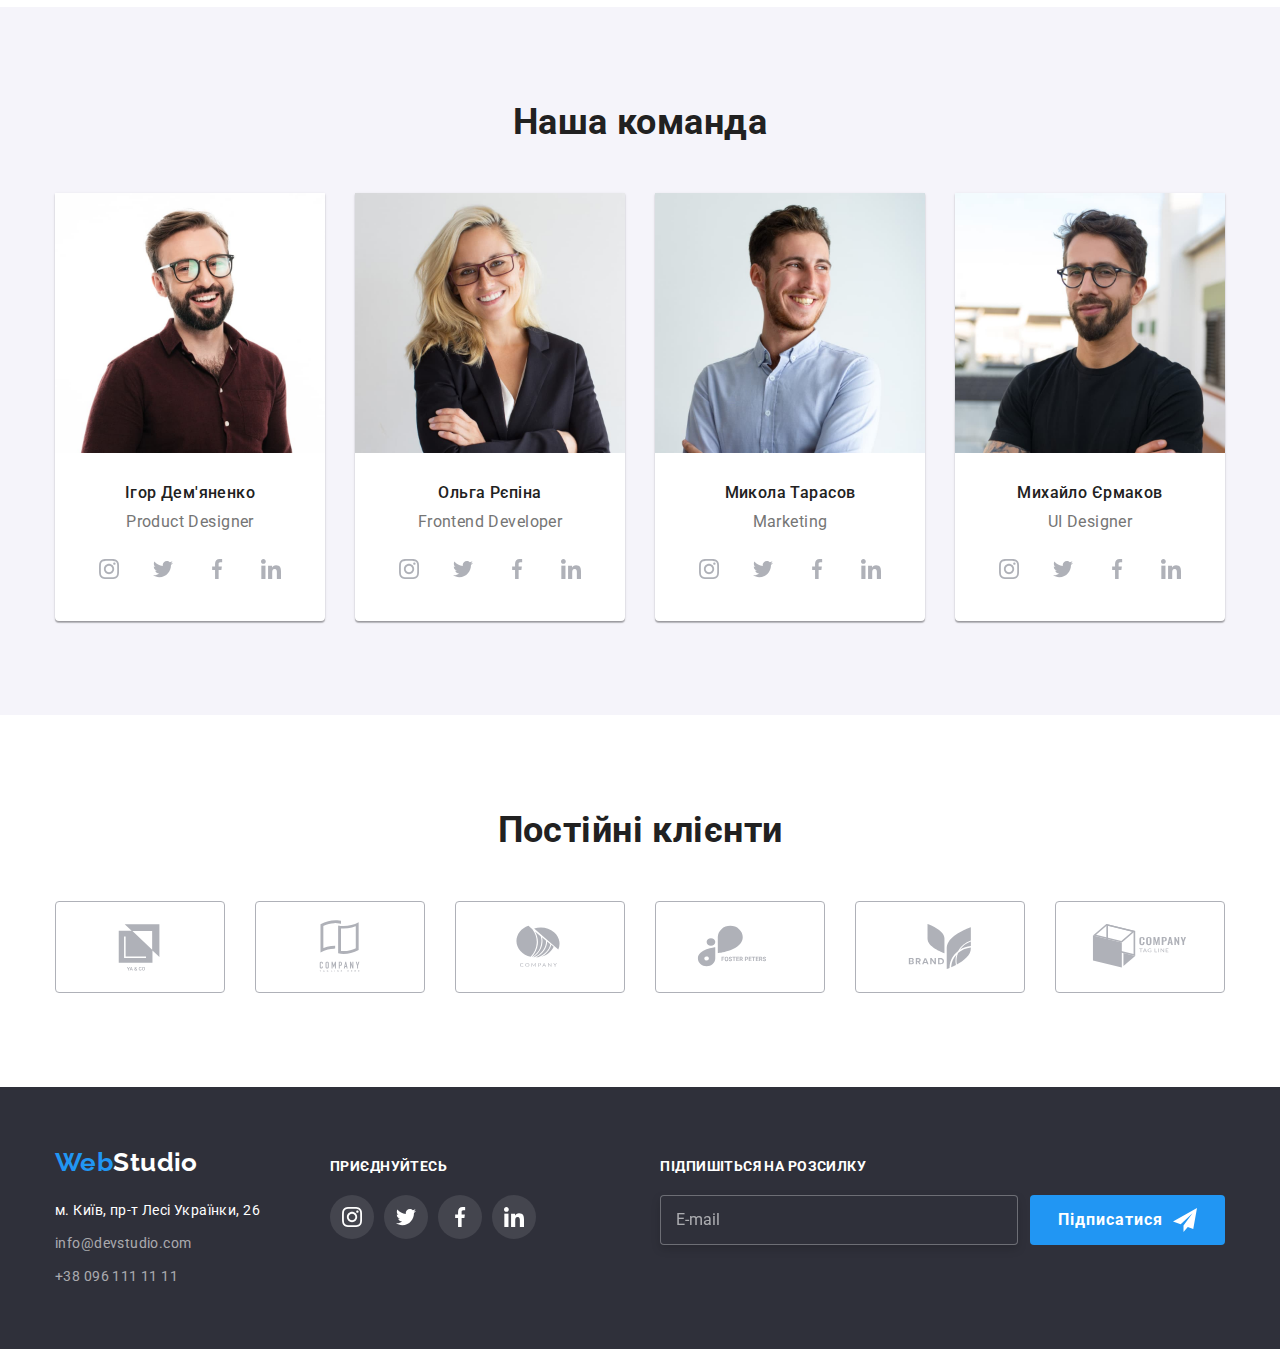
==== commit ab937e89: "done" ====
--- a/index.html
+++ b/index.html
@@ -13,6 +13,7 @@
 		/>
 		<link rel="stylesheet" href="https://cdn.jsdelivr.net/npm/modern-normalize@1.1.0/modern-normalize.min.css" />
 
+		<link rel="stylesheet" href="./css/main.min.css" />
 		<link rel="stylesheet" href="./css/styles.css" />
 	</head>
 
--- a/css/main.min.css
+++ b/css/main.min.css
@@ -0,0 +1 @@
+﻿:root{--background-color-header: #ffffff;--color-accent: #2196f3;--color-nav-header: #212121;--logo-header-color: #000000;--color-contact: #757575;--background-body-color: #f5f5f5;--background-color-footer: #2f303a;--color-text-darkbox: #ffffff;--background-color-additional: #f5f4fa;--color-text-standart: #757575;--color-title: #212121;--color-foot-adr: rgba(255, 255, 255, 0.6);--color-роrtfolio-borders: #eeeeee;--background-portfolio-btn: #eeeeee;--color-portfolio-btn: #212121;--color-text-products: #212121;--background-color-portfolio: #ffffff;--transition-animation: 250ms cubic-bezier(0.4, 0, 0.2, 1);--transition-animation-modal: 2500ms cubic-bezier(0.4, 0, 0.2, 1)}.visually-hidden{position:absolute;white-space:nowrap;width:1px;height:1px;overflow:hidden;border:0;padding:0;clip:rect(0 0 0 0);clip-path:inset(50%);margin:-1px}h1,h2,h3,h4,p{margin-top:0;margin-bottom:0}ul{margin-top:0;margin-bottom:0;padding-left:0}.link{text-decoration:none;color:inherit}.list{list-style:none}img{display:block}body{background-color:var(--background-color-portfolio);color:var(--color-text-standart);font-family:"Roboto",sans-serif;font-style:normal;font-size:14px;line-height:1.71;letter-spacing:.03em}.section{padding-top:94px;padding-bottom:94px}.container{width:1200px;margin-left:auto;margin-right:auto;padding-left:15px;padding-right:15px}.modal-close-btn{position:absolute;top:8px;right:8px;display:flex;align-items:center;justify-content:center;width:30px;height:30px;border-radius:50%;background:#fff;border:1px solid rgba(0,0,0,.1)}.modal-close-btn:focus,.modal-close-btn:hover{fill:var(--color-accent)}.title{color:var(--color-title);font-weight:700;font-size:14px;line-height:1.14;margin-bottom:10px;margin-top:30px}.section__title{font-weight:700;font-size:36px;line-height:1.17;text-align:center;margin-bottom:50px;padding-top:0}.section__title{color:var(--color-title)}.logo-header,.logo-footer{font-family:"Raleway",sans-serif;font-weight:700;font-size:26px;line-height:1.19}.logo-footer{margin-bottom:20px}.logo-header{color:var(--logo-header-color);padding-top:24px;padding-bottom:25px;margin-right:93px}.accent{color:var(--color-accent)}.blackdrop{position:fixed;top:0;left:0;width:100%;height:100%;background:rgba(0,0,0,.2);z-index:100;opacity:1;transition:opacity var(--transition-animation-modal),visibility var(--transition-animation-modal)}.is-hidden{visibility:hidden;opacity:0;pointer-events:none}.blackdrop.is-hidden .modal{background-color:blue;transform:translate(-50%, -50%) rotate(360deg)}.btn{cursor:pointer;color:var(--color-text-darkbox);background-color:var(--color-accent);font-family:inherit;font-style:normal;font-weight:700;font-size:16px;line-height:1.88;text-align:center;letter-spacing:.06em;border-radius:4px;border:none}.modal-form-icon{display:block;position:absolute;top:50%;left:12px;transform:translateY(-50%)}.modal-form-span{display:inline-block;position:relative;margin-top:4px;width:100%}.modal-form-title{display:block;font-size:20px;line-height:1.15;text-align:center;color:var(--color-nav-header);margin-bottom:12px}.modal-form-field{display:block;font-size:12px;line-height:1.17;letter-spacing:.01em;color:var(--color-contact)}.modal-form-field:not(:last-child){margin-bottom:10px}.modal-form-input{height:40px;width:100%;border:1px solid rgba(33,33,33,.2);border-radius:4px;padding-left:42px;transition:fill var(--transition-animation)}.modal-form-input:focus{outline:none;border-color:var(--color-accent)}.modal-form-input:focus+.modal-form-icon{fill:var(--color-accent)}.modal-form-check-field{display:flex;gap:7px;font-size:14px;line-height:1.71;margin-bottom:20px;width:100%;color:var(--color-contact);justify-content:center;align-items:center}.modal-form-message{width:450px;height:120px;border:1px solid rgba(33,33,33,.2);border-radius:4px;padding:12px 16px;transition:border-color var(--transition-animation);margin-top:4px;margin-bottom:20px;resize:none}.modal-form-message:focus{outline:none;border-color:var(--color-accent)}.modal-form-message::placeholder{font-size:12px;line-height:1.17;letter-spacing:.01em;color:rgba(117,117,117,.5)}.modal-form-link{color:var(--color-accent)}.modal-form-checkbox-icon{display:none}.modal-form-check:checked~.modal-form-checkbox-icon{display:block}.modal-form-check:checked~.modal-form-checkbox-nonactive-icon{display:none}.modal-form-submit{display:block;padding:10px 52px;margin-left:auto;margin-right:auto}.modal{position:absolute;top:50%;left:50%;width:528px;height:580px;box-shadow:0px 1px 3px rgba(0,0,0,.12),0px 1px 1px rgba(0,0,0,.14),0px 2px 1px rgba(0,0,0,.2);border-radius:4px;background-color:#fff;transform:translate(-50%, -50%) rotate(0deg);transition:transform var(--transition-animation-modal),background-color var(--transition-animation-modal);padding:40px}.social-footer{display:flex;column-gap:10px}.social-footer-link{fill:var(--color-text-darkbox);background-color:rgba(255,255,255,.1);display:flex;align-items:center;justify-content:center;width:44px;height:44px;border-radius:50%;transition:background-color var(--transition-animation)}.social-footer-link:hover,.social-footer-link:focus{background-color:var(--color-accent)}.social-list{display:flex;justify-content:center;column-gap:10px;margin-top:16px;margin-bottom:30px}.social-list-link{display:flex;align-items:center;justify-content:center;width:44px;height:44px;border-radius:50%;background-color:#fff;transition:background-color var(--transition-animation)}.social-list-link{fill:#afb1b8;transition:background-color var(--transition-animation)}.social-list-link:hover,.social-list-link:focus{background-color:var(--color-accent)}.social-icon{transition:fill var(--transition-animation)}.social-list-link:hover .social-icon,.social-list-link:focus .social-icon{fill:#fff}.title{color:var(--color-title);font-weight:700;font-size:14px;line-height:1.14;margin-bottom:10px;margin-top:30px}.section__title{font-weight:700;font-size:36px;line-height:1.17;text-align:center;margin-bottom:50px;padding-top:0}.section__title{color:var(--color-title)}.page-header-container{display:flex;align-items:center;text-align:center}.site-nav{background-color:var(--background-color-header)}.page-header{border-bottom:1px solid #ececec}.navigation{font-weight:500;line-height:1.14;letter-spacing:.02em;display:flex;align-items:center}.current-link{color:#2196f3;position:relative}.current-link::after{content:"";width:100%;height:4px;background:#2196f3;border-radius:2px;position:absolute;bottom:0;left:0}.site-nav-link{color:var(--color-nav-header);padding:30px 0;transition:color var(--transition-animation)}.contacts-link{color:var(--color-contact);font-weight:500;line-height:1.14}.contacts{display:flex;align-items:center;margin-left:auto}.fon{margin-right:50px}.contacts .link{display:flex;justify-content:center;align-items:center;fill:currentColor;transition:color var(--transition-animation)}.contacts-item{margin-right:30px}.contacts-item:last-child{margin-right:0}.mail-icon,.tel-icon{margin-right:10px}.site-nav{display:flex;align-items:center}.site-nav-item{margin-right:50px}.site-nav-item:last-child{margin-right:0}.site-nav :hover,.site-nav :focus,.contacts :hover,.contacts :focus{color:var(--color-accent)}.hero{background-color:var(--background-color-footer);color:var(--color-text-darkbox);text-align:center;padding:200px 0;background-image:linear-gradient(to right, rgba(47, 48, 58, 0.4), rgba(47, 48, 58, 0.4)),url(../images/hero/Img.jpg);background-color:#c4c4c4;background-size:cover;max-width:1600px;margin-right:auto;margin-left:auto}.hero__title{font-weight:900;font-size:44px;line-height:1.36;width:696px;text-align:center;letter-spacing:.06em;text-transform:uppercase;margin-left:auto;margin-right:auto}.hero__btn{margin-top:40px;padding:10px 32px}.preference__list{display:flex;gap:30px}.preference__item{width:calc((100% - 90px)/4)}.preference__box-icon{display:flex;align-items:center;justify-content:center;width:100%;height:120px;background-color:var(--background-color-additional)}.activity{padding-top:0}.activity__list{display:flex;gap:30px}.activity__item{position:relative}.activity__title{position:absolute;bottom:0;width:100%;height:70px;background:rgba(47,48,58,.8);font-size:14px;line-height:1.14;text-align:center;text-transform:uppercase;color:var(--color-text-darkbox);padding-top:27px;padding-bottom:27px}.team__item{background-color:var(--background-color-header);border-radius:0px 0px 4px 4px;border-top:none;box-shadow:0px 1px 3px rgba(0,0,0,.12),0px 1px 1px rgba(0,0,0,.14),0px 2px 1px rgba(0,0,0,.2)}.team{background-color:var(--background-color-additional)}.team__list{display:flex;gap:30px}.team__img{margin-bottom:30px}.team__list .title{font-weight:500;font-size:16px;line-height:1.19;text-align:center}.team__list p{font-size:16px;line-height:1.19;text-align:center;margin-bottom:16px}.section-our-clients{display:flex;align-items:center;justify-content:center;gap:30px}.clients{fill:currentColor}.clients-link{color:#afb1b8;width:100%;height:100%;border:1px solid #afb1b8;border-radius:4px;display:flex;align-items:center;justify-content:center;transition:color var(--transition-animation),border-color var(--transition-animation)}.clients-link:hover,.clients-link:focus{color:var(--color-accent);border-color:var(--color-accent)}.clients-company{fill:#afb1b8;width:170px;height:92px}.portfolio-btn{cursor:pointer;background-color:var(--background-portfolio-btn);color:var(--color-portfolio-btn);font-family:inherit;font-size:16px;font-weight:500;line-height:1.7333333333}.page-prtfolio{margin-bottom:94px;margin-top:94px}.portf-pic{width:370px}.portf-link{display:block;transition:box-shadow var(--transition-animation)}.portf-link-wrapper{position:relative;overflow:hidden}.overlay{position:absolute;left:0;top:0;background:rgba(33,150,243,.9);color:#fff;padding:63px 24px;font-size:18px;line-height:1.56;letter-spacing:.03em;height:100%;width:100%;overflow:auto;transform:translateY(100%);transition:transform var(--transition-animation)}.portf-link:hover .overlay,.portf-link:focus .overlay{transform:translateY(0)}.portf-link:hover,.portf-link:focus{box-shadow:0px 1px 1px rgba(0,0,0,.12),0px 4px 4px rgba(0,0,0,.06),1px 4px 6px rgba(0,0,0,.16)}.portfolio-btn{padding:6px 22px;height:38px;border:none;align-items:center;border-radius:4px;transition:color var(--transition-animation),background-color var(--transition-animation),box-shadow var(--transition-animation)}.portfolio-btn:hover,.portfolio-btn:focus{background-color:var(--color-accent);color:var(--color-text-darkbox);box-shadow:0px 3px 1px rgba(0,0,0,.1),0px 1px 2px rgba(0,0,0,.08),0px 2px 2px rgba(0,0,0,.12)}.products-items{background-color:var(--background-color-portfolio);color:var(--color-portfolio-btn);padding:20px 24px;border:1px solid #eee}.product-main{font-weight:700;font-size:18px;line-height:2;margin-bottom:4px;letter-spacing:.06em;color:var(--color-text-products)}.product-card{font-weight:400;font-size:16px;line-height:1.88;color:var(--color-text-standart)}.page-products{display:flex;flex-wrap:wrap;gap:30px}.products-nav{display:flex;align-items:center;justify-content:center;margin-bottom:50px}.product{margin-right:8px}.page-footer{background-color:var(--background-color-footer);color:var(--color-text-darkbox)}.page-footer{padding-bottom:60px;padding-top:60px;align-items:baseline;display:flex}.footer-div{margin-right:70px}.ftr{align-items:baseline;display:flex}.footer-icon{gap:30px}.footer-contact{color:var(--color-foot-adr);transition:color var(--transition-animation)}.foot-links{text-transform:uppercase;font-weight:700;line-height:1.14;letter-spacing:.03em;margin-bottom:20px}.footer-contacts a{font-style:normal;font-weight:400}.footer-contacts-item{margin-bottom:9px}.footer-contact-adr{transition:color var(--transition-animation)}.footer-contacts-item:last-child{margin-bottom:0}.footer-contacts{margin-top:20px}.form-footer-btn{display:flex;justify-content:center;align-items:center;padding:10px 28px;gap:10px}.form-footer-input{width:358px;height:50px;padding-left:15px;background-color:var(--background-color-footer);border:1px solid rgba(255,255,255,.3);filter:drop-shadow(0px 4px 4px rgba(0, 0, 0, 0.15));border-radius:4px;font-size:16px;line-height:1.25;color:var(--color-text-darkbox);transition:border-color var(--transition-animation)}.form-footer-input:focus{border-color:var(--color-accent);outline:none}.form-footer-span{display:flex;gap:12px}.form-footer{margin-left:auto}.form-footer-input::placeholder{color:rgba(255,255,255,.6)}.footer-contacts :hover,.footer-contacts :focus{color:var(--color-accent)}/*# sourceMappingURL=main.min.css.map */